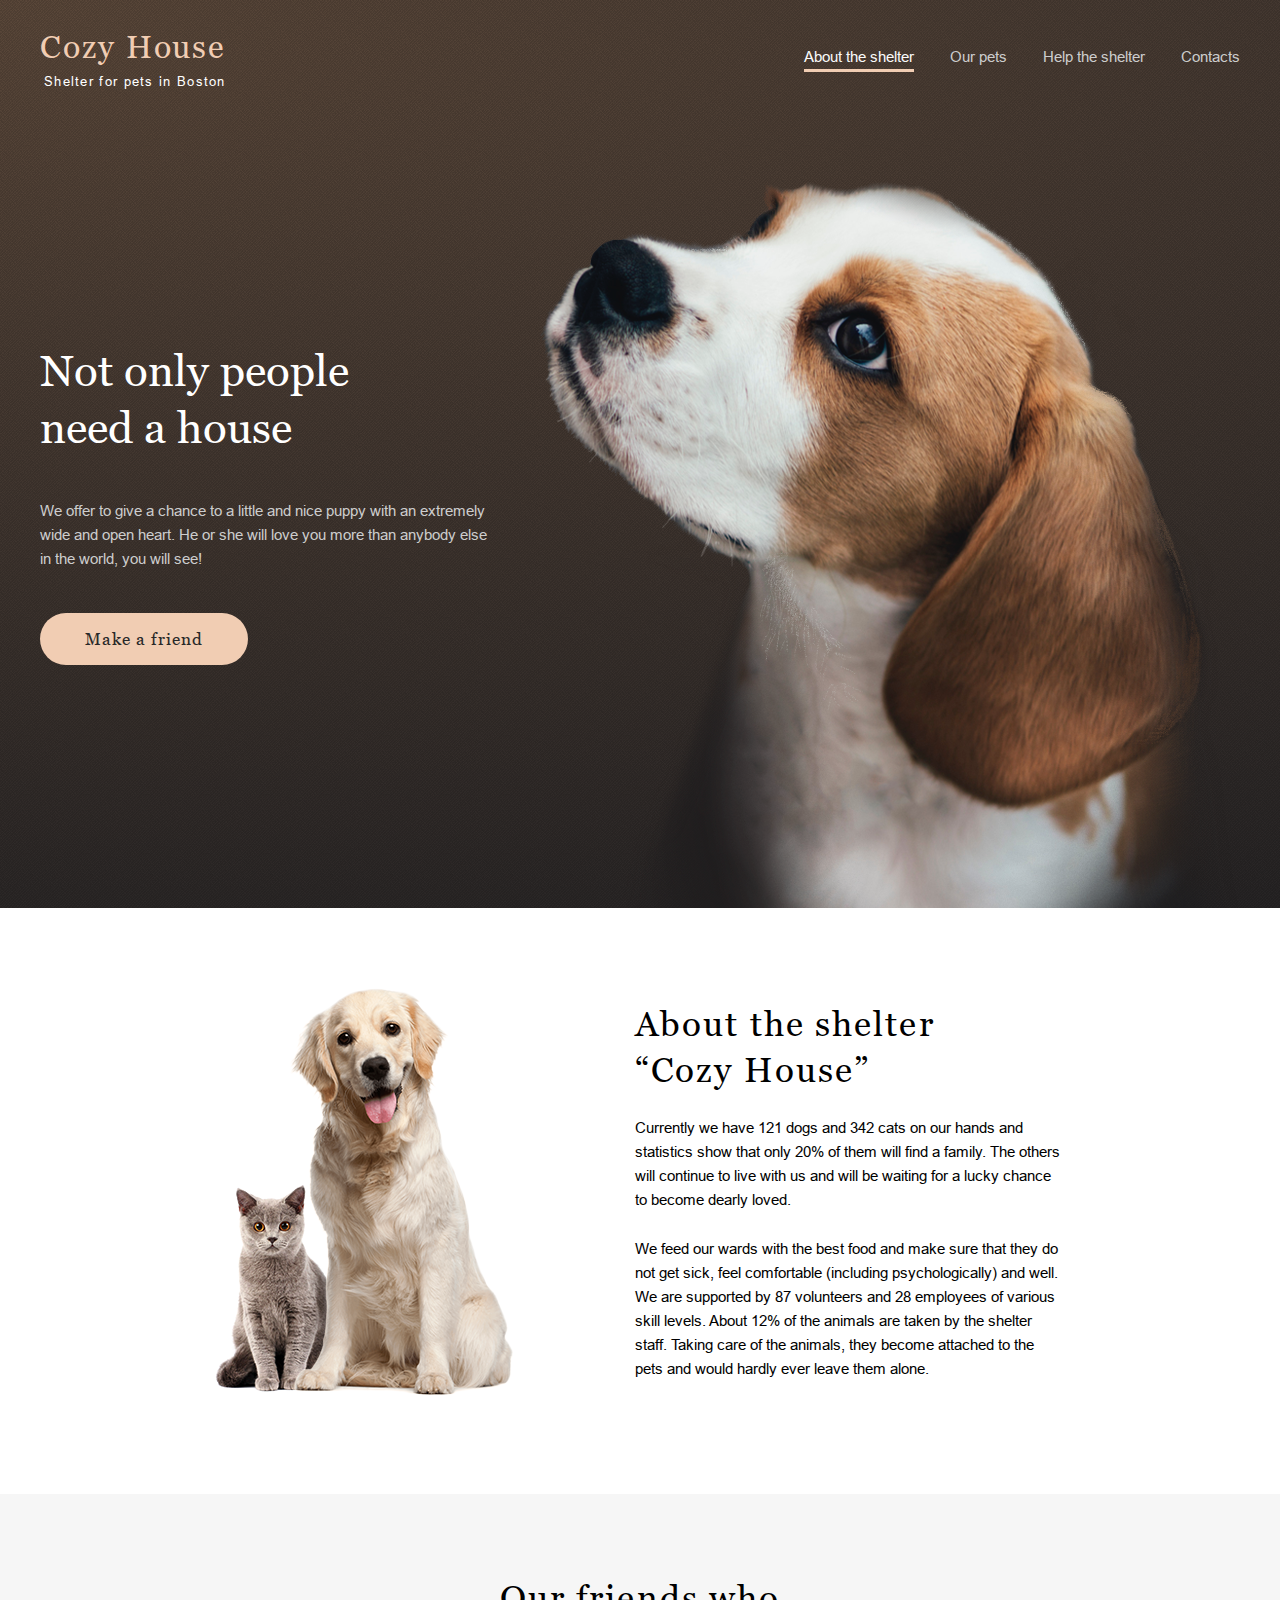
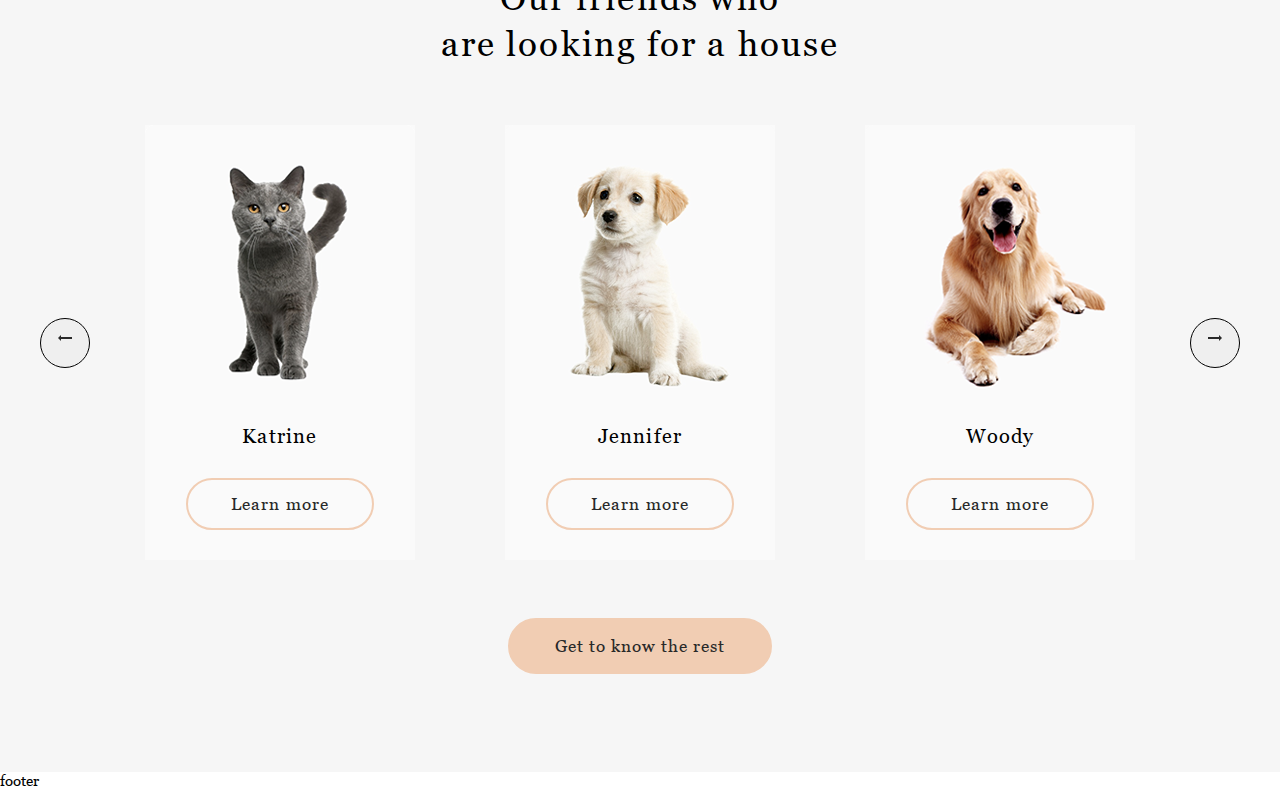
==== shelter/index.html @ ff09ef11 "feat: make new section" ====
<!DOCTYPE html>
<html lang="en">
<head>
    <meta charset="UTF-8">
    <meta name="viewport" content="width=device-width, initial-scale=1.0">
    <link rel="stylesheet" href="style.css">
    <title>Shelter</title>
</head>
<body>
    <div class="wrapper">
        <header class="header">
       
            <div class="header__container">
                <div class="logo">
                    <h1 class="logo__title">Cozy House</h1>
                    <p class="logo__sub-title">Shelter for pets in Boston</p>
                </div>
                <nav class="header__menu menu">
                    <ul class="menu__list">
                        <li class="menu__item"><a href="#about" class="menu__link menu__link_active">About the shelter</a></li>
                        <li class="menu__item"><a href="#our pets" class="menu__link">Our pets</a></li>
                        <li class="menu__item"><a href="#help" class="menu__link">Help the shelter</a></li>
                        <li class="menu__item"><a href="#contacts" class="menu__link">Contacts</a></li>
                    </ul>
                </nav>
            </div>
        </header>
        <main class="main">
           <section class="not-only">
            <div class="not-only__container">
                <div class="not-only__content">

                    <div class="not-only__block-text block-text">
                        <h2 class="block-text__title">Not only people need a house</h2>
                        <div class="block-text__text">We offer to give a chance to a little and nice puppy with an extremely wide and open heart. He or she will love you more than anybody else in the world, you will see!</div>
                        <a href="#" class="block-text__button button">Make a friend</a>
                    </div>
                    <div class="not-only__image">
                        <img src="./assets/img/start-screen-puppy.png" alt="puppy">
                    </div>
                </div>
            </div>
           </section>

           <section class="about">
            <div class="about__container">
                <div class="about__image">
                    <img src="./assets/img/about-pets.png" alt="pets">
                </div>
                <div class="about__content">
                    <div class="about__about-text about-text">
                        <h3 class="about-text__title">About the shelter “Cozy House”</h3>
                        <p class="about-text__text">Currently we have 121 dogs and 342 cats on our hands and statistics show that only 20% of them will find a family. The others will continue to live with us and will be waiting for a lucky chance to become dearly loved.</p>
                        <p class="about-text__text">We feed our wards with the best food and make sure that they do not get sick, feel comfortable (including psychologically) and well. We are supported by 87 volunteers and 28 employees of various skill levels. About 12% of the animals are taken by the shelter staff. Taking care of the animals, they become attached to the pets and would hardly ever leave them alone.</p>
                    </div>
                    
                </div>
            </div>
           </section>



           <section class="our-friends">
            <div class="out-friends__container">
                <h3 class="our-friends__title">Our friends who <br> are looking for a house</h3>
                <div class="carousel">
                    <button class="btn btn-left"><img src="./assets/img/arrow-left.png" alt="left"></button>
                    <div class="carousel__inner">
                        <div class="carousel__cards cards">
                            <div class="card">
                                <div class="card__image">
                                    <img src="./assets/img/pets-katrine.png" alt="">
                                </div>
                                <div class="card__name">Katrine</div>
                                <a href="#" class="card__button">Learn more</a>
                            </div> 
                            
                        </div>
                        <div class="carousel__cards cards">
                            <div class="card">
                                <div class="card__image">
                                    <img src="./assets/img/pets-jennifer.png" alt="">
                                </div>
                                <div class="card__name">Jennifer </div>
                                <a href="#" class="card__button">Learn more</a>
                            </div> 
                            
                        </div>
                        <div class="carousel__cards cards">
                            <div class="card">
                                <div class="card__image">
                                    <img src="./assets/img/pets-woody.png" alt="">
                                </div>
                                <div class="card__name">Woody</div>
                                <a href="#" class="card__button">Learn more</a>
                            </div> 
                            
                        </div>
                    </div>
                    <button class="btn btn-right"><img src="./assets/img/arrow-right.png" alt="right"></button>
                </div>
                <a href="" class="our-friends__button">Get to know the rest</a>
            </div>
           </section>
        </main>
        <footer class="footer">
            footer
        </footer>
    </div>
</body>
</html>
---- shelter/style.css ----
@font-face {
    font-display: swap;
    font-family: 'Arial';
    font-style: italic;
    font-weight: 400;
    src: url('./assets/fonts/arial-italic.woff2') format('woff2');
}

@font-face {
    font-display: swap;
    font-family: 'Arial';
    font-style: normal;
    font-weight: 400;
    src: url('./assets/fonts/arial-regular.woff2') format('woff2');
}

@font-face {
    font-display: swap;
    font-family: 'Georgia';
    font-style: italic;
    font-weight: 400;
    src: url('./assets/fonts/georgia-italic.woff2') format('woff2');
}

@font-face {
    font-display: swap;
    font-family: 'Georgia';
    font-style: normal;
    font-weight: 400;
    src: url('./assets/fonts/georgia-regular.woff2') format('woff2');
}

@font-face {
    font-display: swap;
    font-family: 'Georgia';
    font-style: normal;
    font-weight: 700;
    src: url('./assets/fonts/georgia-bold.woff2') format('woff2');
}


h1,
h2,
h3,
h4,
h5,
h6,
p {
    font-size: inherit;
    font-weight: inherit;
}

ul,
ul li {
    list-style: none;
}

*,
*::before,
*::after {
    box-sizing: border-box;
}

:focus,
:active {
    outline: none;
}

a:focus,
a:active {
    outline: none;
}

a,
a:link,
a:visited {
    text-decoration: none;
}

a:hover {
    /* color: inherit; */
    text-decoration: none;
}

img {
    vertical-align: top;
}

img,
svg {
    max-width: 100%;
    height: auto;
}

* {
    margin: 0;
    padding: 0;
    box-sizing: border-box;
}


:root {
    --color-light-xl: #fff;
    --color-light-l: #f6f6f6;
    --color-light-s: #fafafa;
    --color-dark-s: #cdcdcd;
    --color-dark-m: #b2b2b2;
    --color-dark-l: #545454;
    --color-dark-xl: #4c4c4c;
    --color-dark-2xl: #444;
    --color-dark-3xl: #292929;
    --color-primary: #f1cdb3;
    --color-primary-light: #fddcc4;
    --start-screen-gradient-background: #211f20;
    --footer-gradient-background: #211f20;
    --font-family: "Georgia", sans-serif;
    --second-family: "Arial", sans-serif;
}

* {
    margin: 0;
    padding: 0;
    box-sizing: border-box;
}

html,
body {
    height: 100%;
    font-family: var(--font-family);
    font-size: 15px;
    /* background-color: #444; */
}

.wrapper {
    overflow: hidden;
    display: flex;
    flex-direction: column;
    min-height: 100%;
}

.main {
    flex: 1 1 auto;
}

[class*="__container"] {
    max-width: 1200px;
    margin: 0px auto;

}

.header {
    margin: 30px 0 -90px 0;
    z-index: 1;
}

.header__container {

    display: flex;
    justify-content: center;
    min-height: 60px;
    align-items: center;
}

.logo__title {
    margin-bottom: 10px;
    font-family: var(--font-family);

    font-size: 32px;
    font-weight: 400;
    line-height: 35.2px;
    letter-spacing: 0.06em;
    color: var(--color-primary);


}

.logo__sub-title {

    font-family: var(--second-family);
    font-size: 13px;
    font-weight: 400;
    line-height: 14.95px;
    letter-spacing: 0.1em;
    color: var(--color-light-xl);
    margin-left: 4px;

}

.header__menu {
    flex: 1 1 auto;
}

.menu {
    display: flex;
    justify-content: flex-end;

}

.menu__list {
    display: flex;
}

.menu__item {
    margin: 0 0 7px 36px;
}

.menu__link {

    font-family: var(--second-family);
    font-weight: 400;
    font-size: 15px;
    line-height: 160%;
    color: var(--color-dark-s);
}

.menu__link_active {
    position: relative;
    font-family: var(--second-family);
    font-weight: 400;
    font-size: 15px;
    line-height: 160%;
    color: var(--color-light-s);
}

.menu__link_active::after {
    content: '';
    position: absolute;
    width: 100%;
    height: 3px;
    background-color: var(--color-primary);
    left: 0;
    bottom: -7px;
}



/* NOT ONLY */

.not-only {
    background: url('./assets/img/noise_transparent.png'), radial-gradient(237.5% 111.8% at 0% 0%, rgb(91, 72, 58) 0%, rgb(38, 36, 37) 100%);

    padding: 180px 0 0 0;
}

.not-only__container {
    display: flex;
    flex-wrap: wrap;
    align-items: center;
}

.not-only__content {
    display: flex;
    align-items: center;
}

.not-only__block-text {

    /* flex: 0 1 50%; */
}

.block-text {
    max-width: 460px;
    margin-bottom: 80px;
}

.block-text__title {
    max-width: 310px;
    margin-bottom: 42px;
    /* font-family: Georgia, sans-serif; */
    font-family: var(--font-family);
    font-size: 44px;
    font-weight: 400;
    line-height: 57.2px;
    color: var(--color-light-xl);


}

.block-text__text {
    margin-bottom: 42px;
    font-family: var(--second-family);
    font-size: 15px;
    font-weight: 400;
    line-height: 24px;
    color: var(--color-dark-s);


}

.block-text__button {

    padding: 15px 45px;
    border-radius: 100px;
    background-color: var(--color-primary);
    /* margin: 42px 0 0 0; */

}

.button {
    /* display: inline-block; */
    display: inline-block;
    font-family: var(--font-family);
    font-size: 17px;
    font-weight: 400;
    line-height: 22.1px;
    letter-spacing: 0.06em;
    color: var(--color-dark-3xl);

}

.not-only__image {
    /* flex: 0 1 50%; */
    margin-left: 40px;
}

.not-only__image img {
    max-width: 100%;
}


/* ABOUT */

.about {

    background: var(--color-light-xl);
    margin-top: 80px;
}

.about__container {
    display: flex;
    /* justify-content: center; */
}

.about__image {
    flex: 0 1 50%;
    padding: 0 0 0 174px;



}

.about__content {
    flex: 0 1 50%;
}

.about__about-text {
    padding: 14px 175px 0 0;
}

.about-text {}

.about-text__title {
    width: 370px;
    margin-bottom: 23px;
    font-family: var(--font-family);
    font-size: 35px;
    font-weight: 400;
    line-height: 45.5px;
    letter-spacing: 0.06em;


}

.about-text__text {
    width: 430px;
    font-family: var(--second-family);
    font-size: 15px;
    font-weight: 400;
    line-height: 24px;


}

.about-text__text:nth-of-type(1) {
    margin-bottom: 25px;
}




/* OUR FRIENDS */

.our-friends {
    background-color: var(--color-light-l);

}

.out-friends__container {
    display: flex;
    flex-direction: column;
    align-items: center;
    margin-top: 98px;
}

.our-friends__title {
    max-width: 400px;
    padding-top: 82px;
    padding-bottom: 58px;
    font-family: var(--font-family);
    font-size: 35px;
    font-weight: 400;
    line-height: 45.5px;
    letter-spacing: 0.06em;
    text-align: center;


}

.carousel {
    display: flex;
    justify-content: space-between;
    width: 1200px;
}

.btn {
    border: solid 1px;
    border-radius: 50%;
    align-self: center;
    width: 50px;
    height: 50px;
}

.btn-left {}

.carousel__inner {
    display: flex;
    gap: 90px;
}

.carousel__cards {}

.cards {}

.card {
    display: flex;
    flex-direction: column;
    align-items: center;
    width: 270px;
    background-color: var(--color-light-s);
    /* height: 400px; */
}

.card__image {
    width: 100%;
}

.card__name {
    margin-top: 30px;
    margin-bottom: 30px;
    font-family: var(--font-family);
    font-size: 20px;
    font-weight: 400;
    line-height: 22.72px;
    letter-spacing: 0.06em;
    /* text-align: center; */

}

.card__button {
    display: inline-block;
    padding: 13px 43px;
    margin-bottom: 30px;
    border: solid 2px;
    border-color: var(--color-primary);
    border-radius: 100px;
    font-family: var(--font-family);
    font-size: 17px;
    font-weight: 400;
    line-height: 22.1px;
    letter-spacing: 0.06em;
    color: var(--color-dark-3xl);


}

.btn-right {}

.our-friends__button {
    margin-top: 58px;
    margin-bottom: 98px;
    padding: 15px 45px;
    border: 2px solid;
    border-color: var(--color-primary);
    background-color: var(--color-primary);
    border-radius: 100px;
    font-family: var(--font-family);
    font-size: 17px;
    font-weight: 400;
    line-height: 22.1px;
    letter-spacing: 0.06em;
    color: var(--color-dark-3xl);


}
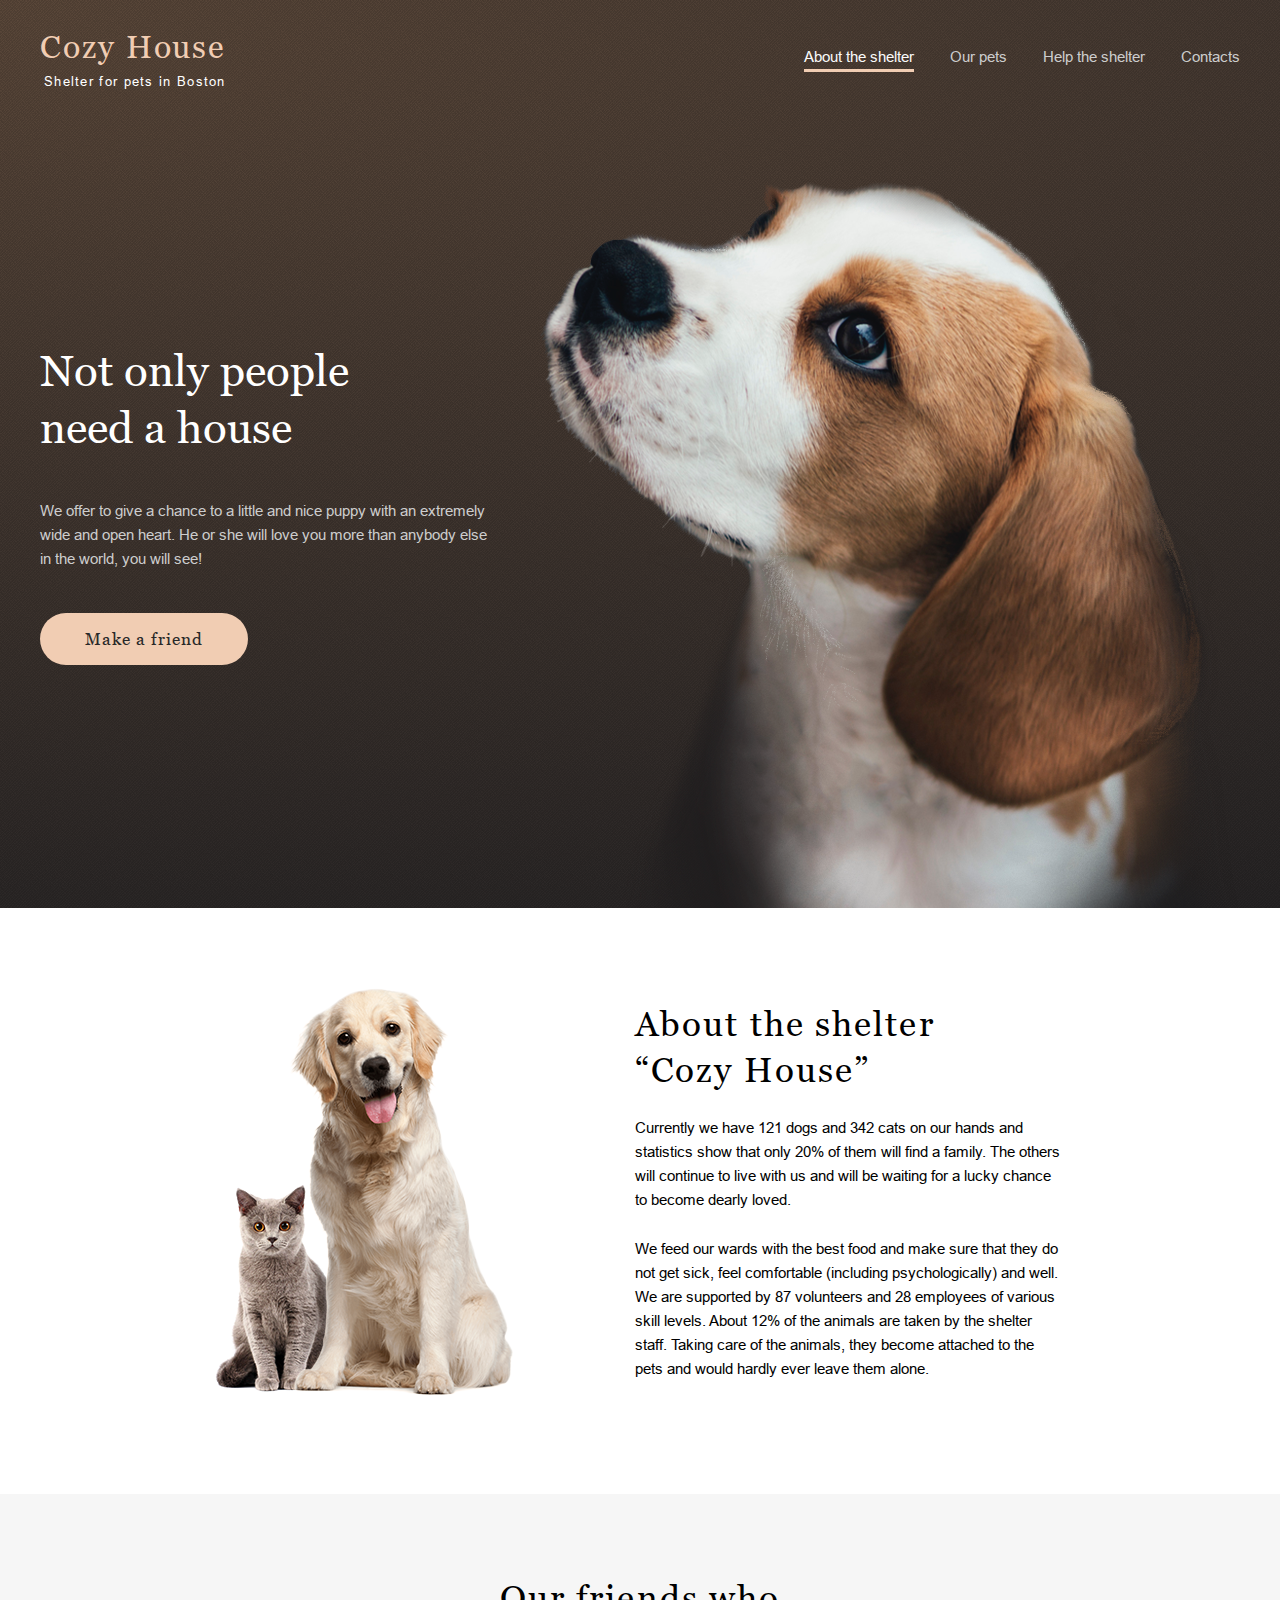
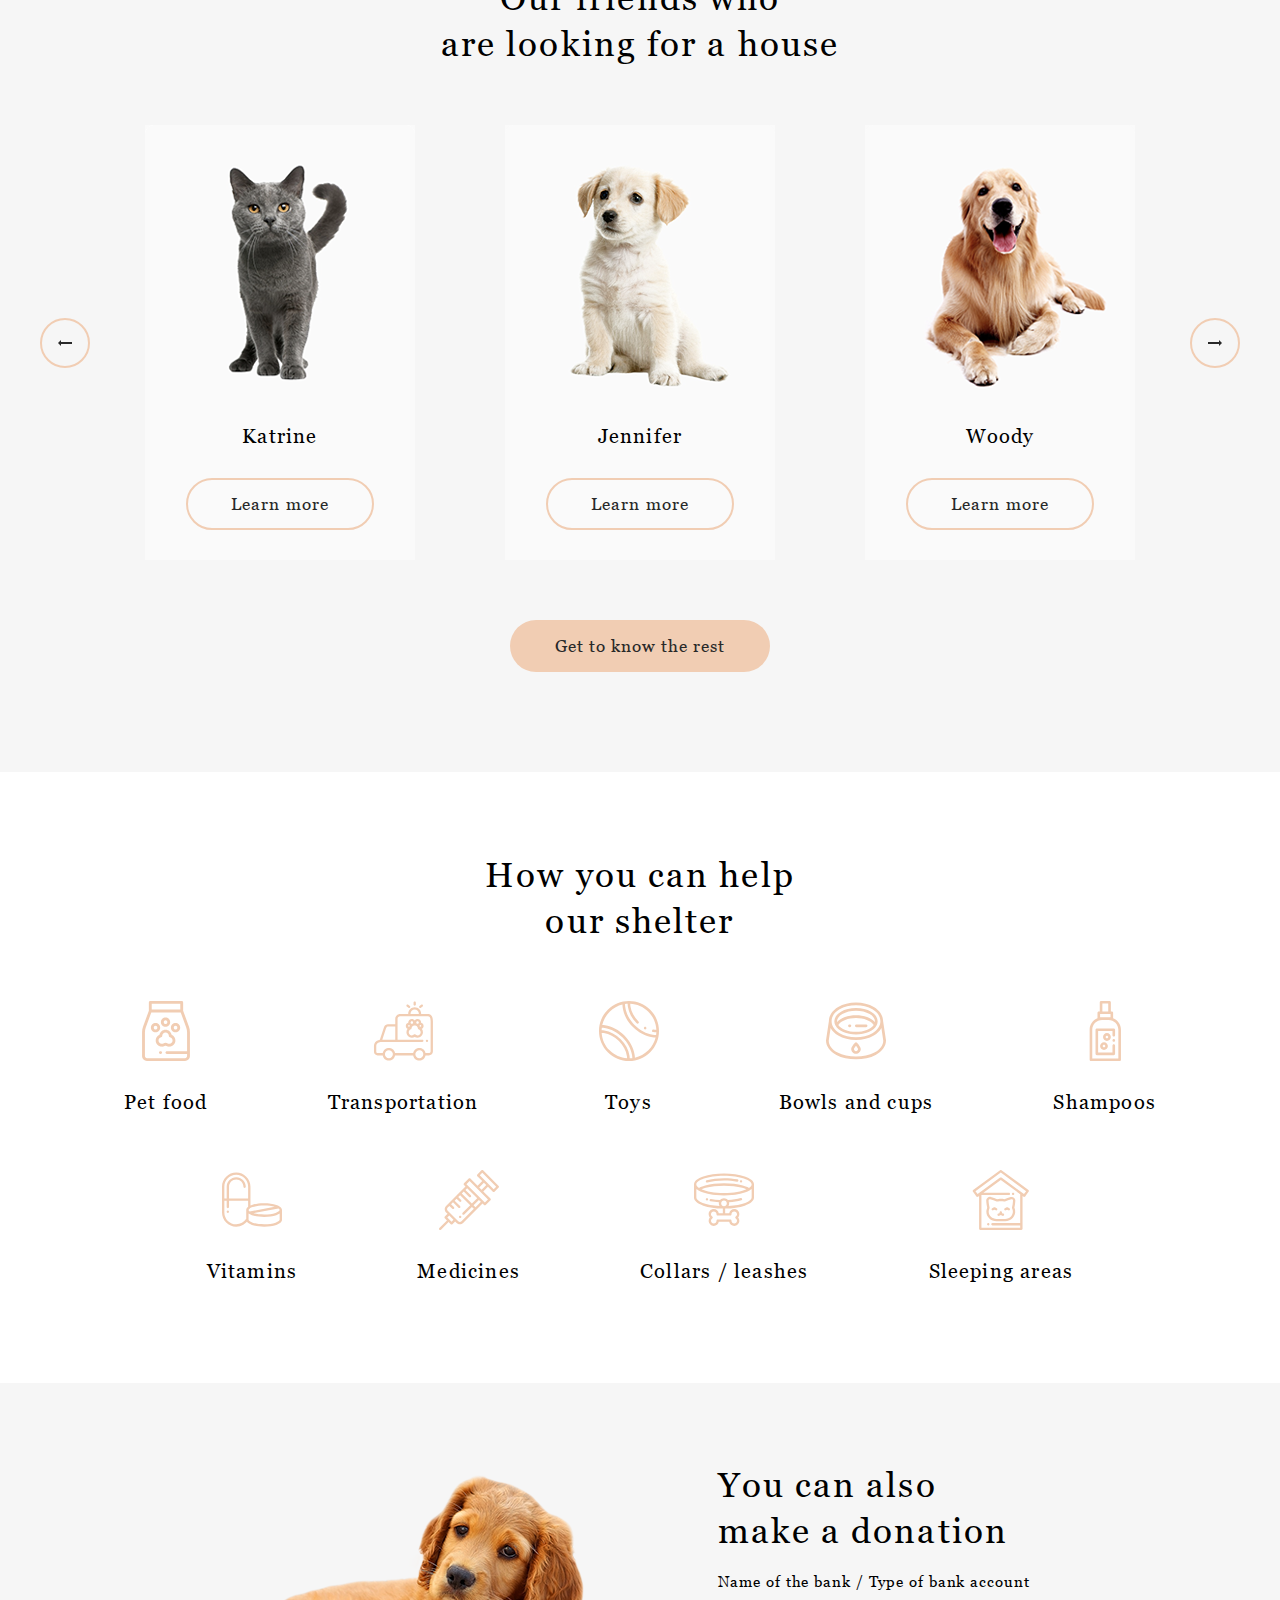
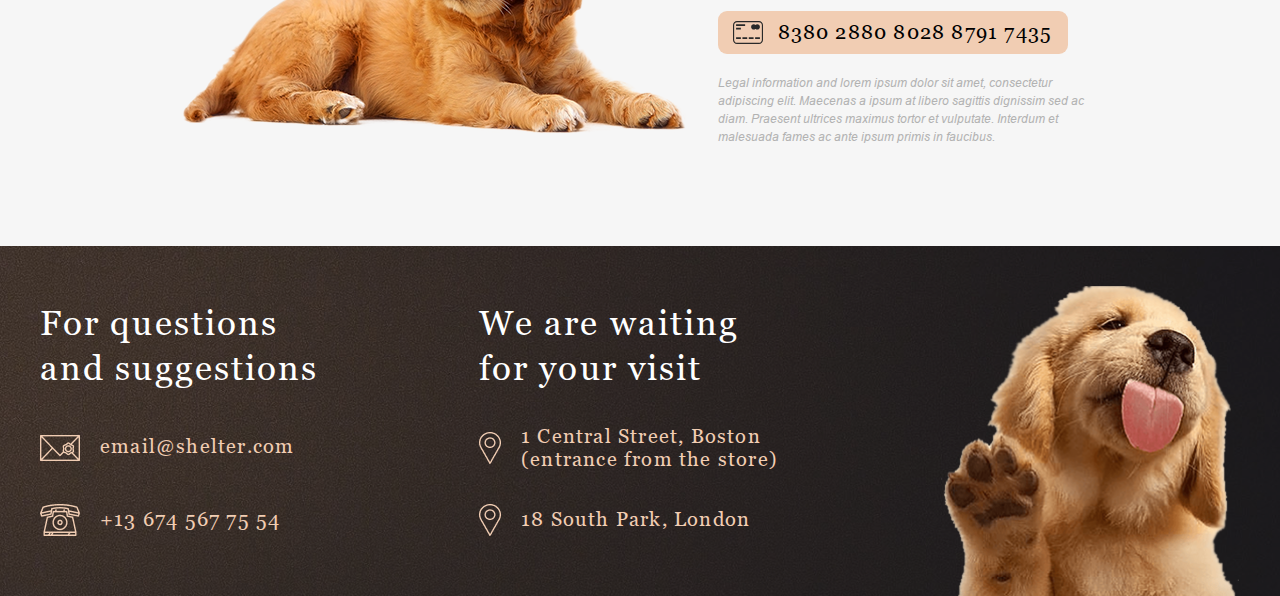
==== commit afd2085c: "feat: make new section" ====
--- a/shelter/index.html
+++ b/shelter/index.html
@@ -102,9 +102,99 @@
                 <a href="" class="our-friends__button">Get to know the rest</a>
             </div>
            </section>
+
+            <section class="help">
+                <div class="help__container">
+                    <h3 class="help__title">How you can help our shelter</h3>
+                    <div class="help__cards">
+                        <div class="help__card">
+                            <img src="./assets/img/vector-help/Vector.svg" alt="food">
+                            <p class="help__card-text">Pet food</p>
+                        </div>
+                        <div class="help__card">
+                            <img src="./assets/img/vector-help/transportation.svg" alt="food">
+                            <p class="help__card-text">Transportation</p>
+                        </div>
+                        <div class="help__card">
+                            <img src="./assets/img/vector-help/toys.svg" alt="food">
+                            <p class="help__card-text">Toys</p>
+                        </div>
+                        <div class="help__card">
+                            <img src="./assets/img/vector-help/bowls-and-cups.svg" alt="food">
+                            <p class="help__card-text">Bowls and cups</p>
+                        </div>
+                        <div class="help__card">
+                            <img src="./assets/img/vector-help/shampoos.svg" alt="food">
+                            <p class="help__card-text">Shampoos</p>
+                        </div>
+                        <div class="help__card">
+                            <img src="./assets/img/vector-help/vitamins.svg" alt="food">
+                            <p class="help__card-text">Vitamins</p>
+                        </div>
+                        <div class="help__card">
+                            <img src="./assets/img/vector-help/medicines.svg" alt="food">
+                            <p class="help__card-text">Medicines</p>
+                        </div>
+                        <div class="help__card">
+                            <img src="./assets/img/vector-help/collars-or-leashes.svg" alt="food">
+                            <p class="help__card-text">Collars / leashes</p>
+                        </div>
+                        <div class="help__card">
+                            <img src="./assets/img/vector-help/sleeping-area.svg" alt="food">
+                            <p class="help__card-text">Sleeping areas</p>
+                        </div>
+                    </div>
+                </div>
+            </section>
+
+            <section class="in-addition">
+                <div class="addition__container">
+                    <div class="addition__content">
+                        <div class="addition__img">
+                            <img src="./assets/img/donation-dog.png" alt="dog">
+                        </div>
+                        <div class="addition__text">
+                            <h3 class="addition__title">You can also make a donation</h3>
+                            <p class="addition__bank-text">Name of the bank / Type of bank account</p>
+                            <div class="addition__input-container">
+                                <span class="addition__icon"><img src="./assets/img/credit-card.svg" alt="card"></span>
+                                <input type="text" value="8380 2880 8028 8791 7435"  class="addition__input">
+                            </div>
+                            <p class="addition__legal-info">Legal information and lorem ipsum dolor sit amet, consectetur adipiscing elit. Maecenas a ipsum at libero sagittis dignissim sed ac diam. Praesent ultrices maximus tortor et vulputate. Interdum et malesuada fames ac ante ipsum primis in faucibus.</p>
+                        </div>
+                    </div>
+                </div>
+            </section>
+            
+
         </main>
         <footer class="footer">
-            footer
+            <div class="footer__container">
+                <div class="footer__content">
+                    <div class="footer__contacts contacts">
+                        <h3 class="contacts__title">For questions and suggestions</h3>
+                        <a href="mailto:email@shelter.com" class="contacts__mail">
+                            <img src="./assets/img/mail.png" alt="mail">email@shelter.com
+                        </a>
+                        <a href="tel:email@shelter.com" class="contacts__phone">
+                            <img src="./assets/img/phone.png" alt="phone">+13 674 567 75 54
+                        </a>
+                    </div>
+                    <div class="footer__location location">
+                        <h3 class="location__title">We are waiting for your visit</h3>
+                        <a href="#" class="location__mail">
+                            <img src="./assets/img/icon-marker.png" alt="location">1 Central Street, Boston (entrance from the store)
+                        </a>
+                        <a href="#" class="location__phone">
+                            <img src="./assets/img/icon-marker.png" alt="location">18 South Park, London 
+                        </a>
+                    </div>
+                    <div class="footer__img">
+                        <img src="./assets/img/footer-puppy.png" alt="puppy">
+                    </div>
+                </div>
+            </div>
+            
         </footer>
     </div>
 </body>
--- a/shelter/style.css
+++ b/shelter/style.css
@@ -413,11 +413,16 @@
 }
 
 .btn {
-    border: solid 1px;
+    display: flex;
+    justify-content: center;
+    align-items: center;
+    border: solid 2px;
     border-radius: 50%;
     align-self: center;
     width: 50px;
     height: 50px;
+    border-color: var(--color-primary);
+    background-color: var(--color-light-l);
 }
 
 .btn-left {}
@@ -476,11 +481,10 @@
 .btn-right {}
 
 .our-friends__button {
-    margin-top: 58px;
-    margin-bottom: 98px;
+    margin-top: 60px;
+    margin-bottom: 100px;
     padding: 15px 45px;
-    border: 2px solid;
-    border-color: var(--color-primary);
+    /* border: 2px solid; */
     background-color: var(--color-primary);
     border-radius: 100px;
     font-family: var(--font-family);
@@ -491,4 +495,290 @@
     color: var(--color-dark-3xl);
 
 
-}+}
+
+
+/* HELP */
+
+.help {
+    background-color: var(--color-light-xl);
+}
+
+.help__container {
+    display: flex;
+    flex-direction: column;
+    align-items: center;
+}
+
+.help__title {
+
+    max-width: 312px;
+    margin-top: 81px;
+    margin-bottom: 57px;
+    font-family: var(--font-family);
+    font-size: 35px;
+    font-weight: 400;
+    line-height: 45.5px;
+    letter-spacing: 0.06em;
+    text-align: center;
+
+}
+
+.help__cards {
+    display: flex;
+    justify-content: center;
+    flex-wrap: wrap;
+    gap: 56px 120px;
+}
+
+.help__card {
+    display: flex;
+    flex-direction: column;
+    align-items: center;
+}
+
+.help__card img {
+    width: 60px;
+    height: 60px;
+}
+
+.help__card-text {
+    margin-top: 30px;
+    font-family: var(--font-family);
+    font-size: 20px;
+    font-weight: 400;
+    line-height: 23px;
+    letter-spacing: 0.06em;
+    text-align: center;
+
+}
+
+
+/* IN ADDITION */
+
+.in-addition {
+    background-color: var(--color-light-l);
+}
+
+.addition__container {}
+
+.addition__content {
+    display: flex;
+    align-items: center;
+    /* justify-content: baseline; */
+    column-gap: 30px;
+    margin-top: 100px;
+    padding: 80px 0 100px 0px;
+    /* justify-content: center;
+    column-gap: 60px; */
+    /* gap: 50px; */
+    justify-content: center;
+
+}
+
+.addition__img {
+    /* flex: 0 0 60%; */
+    /* padding-right: 50px;
+    flex: 0 0 40%; */
+    /* align-self: center; */
+}
+
+.addition__img img {
+    /* width: 100%;
+    height: 261px; */
+}
+
+.addition__text {
+    display: flex;
+    flex-direction: column;
+    /* row-gap: 30px; */
+    /* flex: 0 0 320px; */
+    /* flex: 0 1 50%; */
+}
+
+.addition__title {
+    max-width: 300px;
+    font-family: var(--font-family);
+    font-size: 35px;
+    font-weight: 400;
+    line-height: 45.5px;
+    letter-spacing: 0.06em;
+    margin-bottom: 20px;
+
+
+}
+
+.addition__bank-text {
+    margin-bottom: 20px;
+    font-family: var(--font-family);
+    font-size: 15px;
+    font-weight: 400;
+    line-height: 16.5px;
+    letter-spacing: 0.06em;
+
+
+
+}
+
+.addition__input-container {
+    display: flex;
+    align-items: center;
+    width: 350px;
+    gap: 15px;
+    padding: 10px 15px;
+    background-color: var(--color-primary);
+    border-radius: 9px;
+
+
+
+
+}
+
+.addition__icon {}
+
+.addition__input {
+    width: 275px;
+    background-color: var(--color-primary);
+    font-family: var(--font-family);
+    font-size: 20px;
+    font-weight: 400;
+    line-height: 23px;
+    letter-spacing: 0.06em;
+    text-align: left;
+    border: none;
+
+}
+
+.addition__legal-info {
+    margin-top: 20px;
+    max-width: 380px;
+    font-family: var(--second-family);
+    font-size: 12px;
+    font-style: italic;
+    font-weight: 400;
+    line-height: 18px;
+    color: var(--color-dark-m);
+
+
+}
+
+
+
+/* FOOTER */
+
+.footer {
+    background: url('./assets/img/footer-background.png') center center no-repeat;
+    background-size: cover;
+
+}
+
+.footer__container {
+    padding-top: 40px;
+    /* display: flex; */
+}
+
+.footer__content {
+    display: flex;
+    justify-content: space-between;
+
+}
+
+.footer__contacts {
+    margin-top: 15px;
+    display: flex;
+    flex-direction: column;
+    row-gap: 43px;
+    max-width: 280px;
+
+}
+
+.contacts {}
+
+.contacts__title {
+
+    font-family: var(--font-family);
+    font-size: 35px;
+    font-weight: 400;
+    line-height: 45.5px;
+    letter-spacing: 0.06em;
+    color: var(--color-light-xl);
+
+
+}
+
+.contacts__mail {
+    display: flex;
+    gap: 20px;
+    font-family: var(--font-family);
+    font-size: 20px;
+    font-weight: 400;
+    line-height: 23px;
+    letter-spacing: 0.06em;
+    color: var(--color-primary);
+
+
+}
+
+.contacts__phone {
+    display: flex;
+    gap: 20px;
+    align-items: center;
+    font-family: var(--font-family);
+    font-size: 20px;
+    font-weight: 400;
+    line-height: 23px;
+    letter-spacing: 0.06em;
+    color: var(--color-primary);
+}
+
+.footer__location {
+    display: flex;
+    flex-direction: column;
+    max-width: 302px;
+}
+
+.location {
+    margin-top: 15px;
+    display: flex;
+    flex-direction: column;
+    row-gap: 33px;
+    max-width: 302px;
+}
+
+.location__title {
+    font-family: var(--font-family);
+    font-size: 35px;
+    font-weight: 400;
+    line-height: 45.5px;
+    letter-spacing: 0.06em;
+    color: var(--color-light-xl);
+
+
+
+}
+
+.location__mail {
+    display: flex;
+    gap: 20px;
+    align-items: center;
+    font-family: var(--font-family);
+    font-size: 20px;
+    font-weight: 400;
+    line-height: 23px;
+    letter-spacing: 0.06em;
+    color: var(--color-primary);
+}
+
+.location__phone {
+    display: flex;
+    gap: 20px;
+    align-items: center;
+    font-family: var(--font-family);
+    font-size: 20px;
+    font-weight: 400;
+    line-height: 23px;
+    letter-spacing: 0.06em;
+    color: var(--color-primary);
+}
+
+.footer__img {}